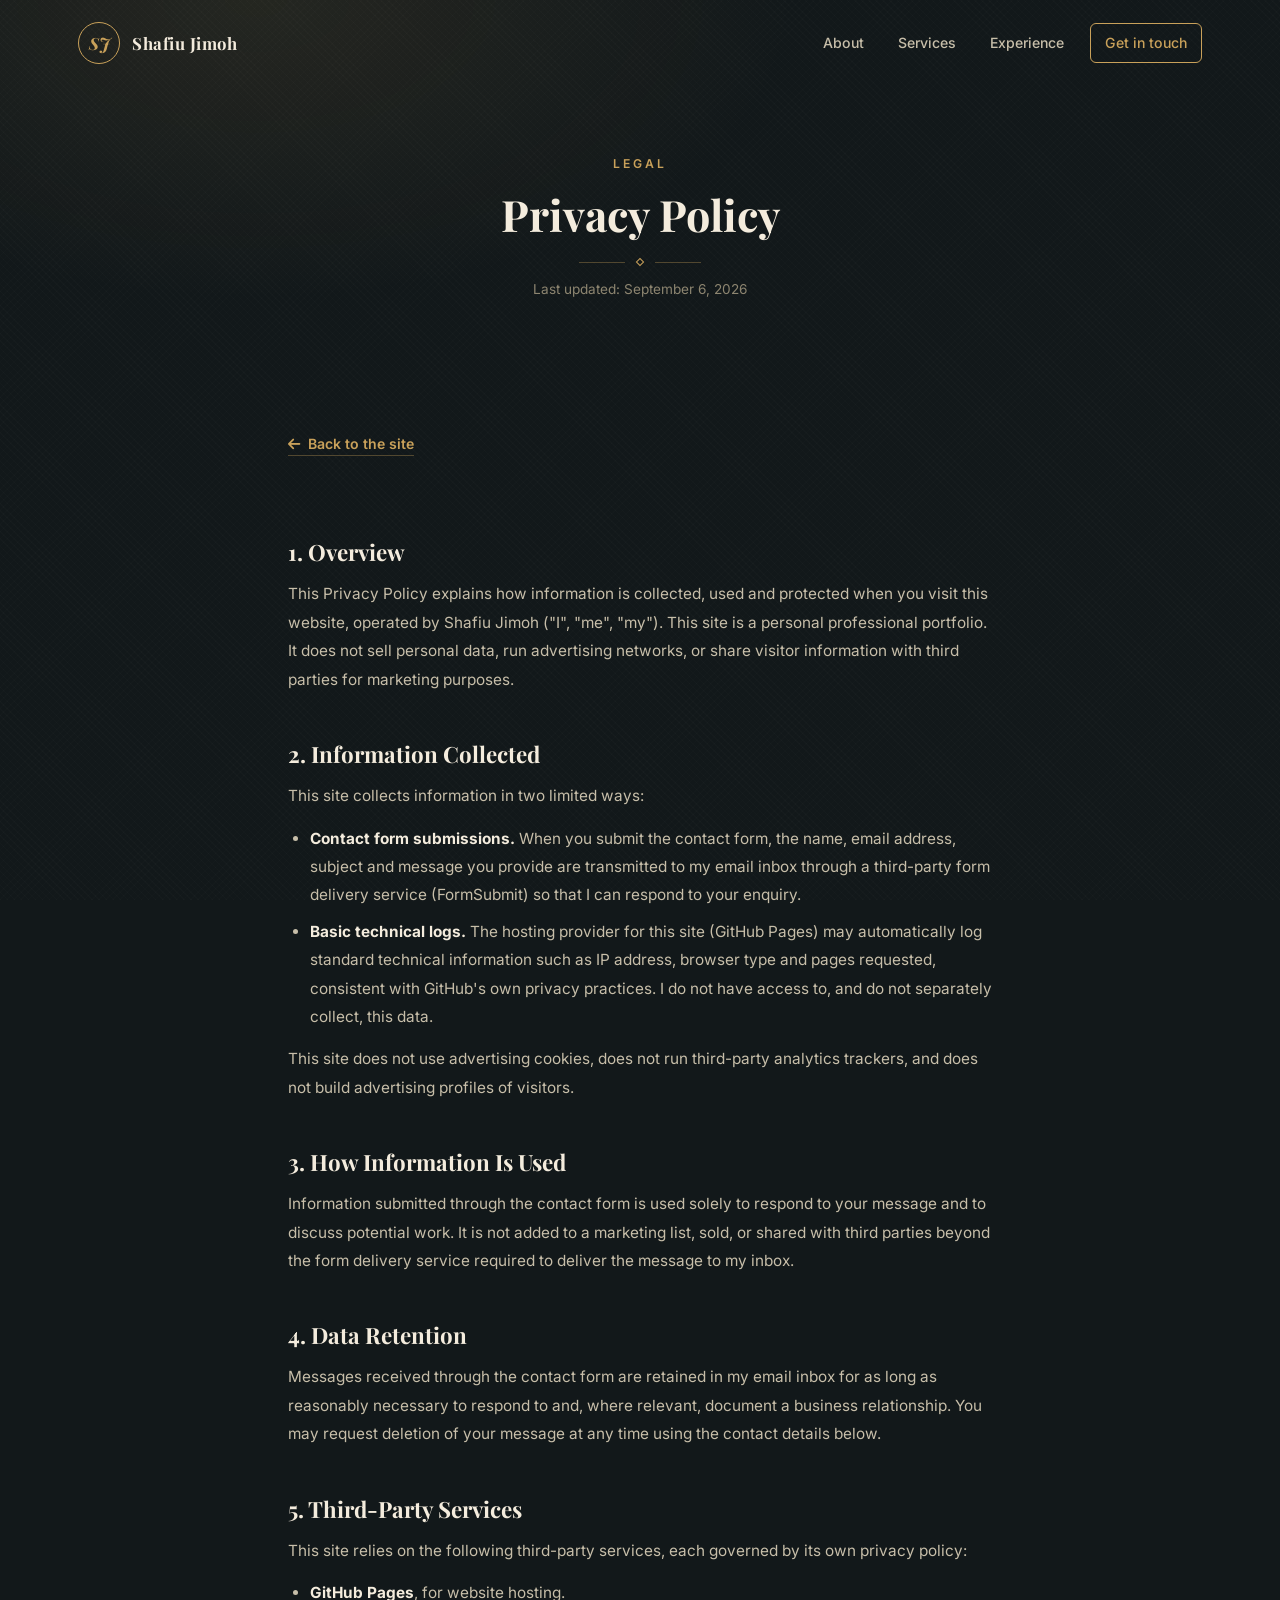
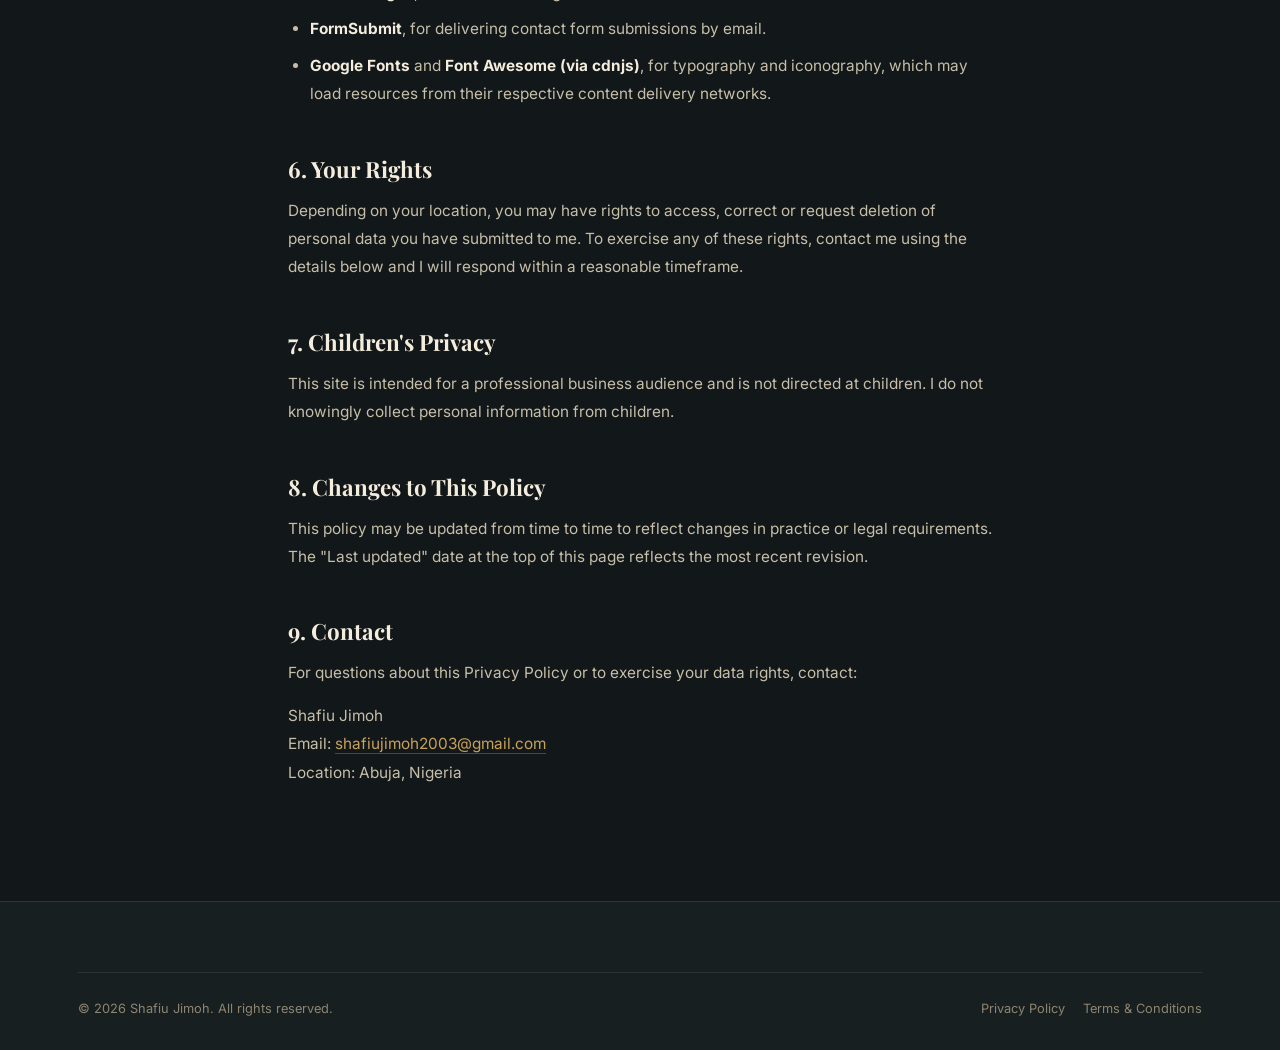
==== privacy-policy.html @ 27ceafb2 "feat: full UI/UX revamp with glassmorphism, Victorian and bohemian design Complete redesign replacin" ====
<!DOCTYPE html>
<html lang="en">
<head>
    <meta charset="UTF-8">
    <meta name="viewport" content="width=device-width, initial-scale=1.0">
    <title>Privacy Policy | Shafiu Jimoh</title>
    <meta name="description" content="Privacy Policy for shafiujimoh.github.io, describing what information is collected through this site and how it is used.">
    <meta name="robots" content="index, follow">
    <link rel="icon" type="image/svg+xml" href="assets/logo.svg">
    <link rel="icon" type="image/png" sizes="32x32" href="assets/favicon-32.png">
    <link rel="apple-touch-icon" sizes="180x180" href="assets/apple-touch-icon.png">
    <link rel="shortcut icon" href="assets/favicon.ico">
    <link rel="canonical" href="https://shafiujimoh.github.io/Shafiu-Jimoh-Virtual-Assistant-Portfolio/privacy-policy.html">
    <link rel="preconnect" href="https://fonts.googleapis.com">
    <link rel="preconnect" href="https://fonts.gstatic.com" crossorigin>
    <link href="https://fonts.googleapis.com/css2?family=Playfair+Display:ital,wght@0,600;0,700;1,600;1,700&family=Inter:wght@400;500;600;700&display=swap" rel="stylesheet">
    <link rel="stylesheet" href="https://cdnjs.cloudflare.com/ajax/libs/font-awesome/6.4.0/css/all.min.css">
    <link rel="stylesheet" href="styles.css">
</head>
<body>
    <a href="#main" class="skip-link">Skip to content</a>

    <nav class="site-nav scrolled" id="siteNav">
        <div class="nav-inner">
            <a href="index.html" class="brand">
                <span class="brand-mark">SJ</span>
                <span class="brand-name">Shafiu Jimoh</span>
            </a>
            <button class="nav-toggle" id="navToggle" aria-label="Toggle navigation" aria-expanded="false">
                <span></span><span></span><span></span>
            </button>
            <div class="nav-links" id="navLinks">
                <a href="index.html#about" class="nav-link">About</a>
                <a href="index.html#services" class="nav-link">Services</a>
                <a href="index.html#experience" class="nav-link">Experience</a>
                <a href="index.html#contact" class="nav-link nav-cta">Get in touch</a>
            </div>
        </div>
    </nav>

    <main id="main">
        <section class="legal-hero">
            <div class="container">
                <span class="eyebrow">Legal</span>
                <h1 class="section-title">Privacy Policy</h1>
                <div class="ornament"><span></span><i></i><span></span></div>
                <p class="updated">Last updated: September 6, 2026</p>
            </div>
        </section>

        <section class="legal-content">
            <div class="container">
                <a href="index.html" class="legal-back"><i class="fas fa-arrow-left"></i> Back to the site</a>

                <h2>1. Overview</h2>
                <p>
                    This Privacy Policy explains how information is collected, used and protected when you
                    visit this website, operated by Shafiu Jimoh ("I", "me", "my"). This site is a personal
                    professional portfolio. It does not sell personal data, run advertising networks, or
                    share visitor information with third parties for marketing purposes.
                </p>

                <h2>2. Information Collected</h2>
                <p>This site collects information in two limited ways:</p>
                <ul>
                    <li><strong>Contact form submissions.</strong> When you submit the contact form, the name, email address, subject and message you provide are transmitted to my email inbox through a third-party form delivery service (FormSubmit) so that I can respond to your enquiry.</li>
                    <li><strong>Basic technical logs.</strong> The hosting provider for this site (GitHub Pages) may automatically log standard technical information such as IP address, browser type and pages requested, consistent with GitHub's own privacy practices. I do not have access to, and do not separately collect, this data.</li>
                </ul>
                <p>This site does not use advertising cookies, does not run third-party analytics trackers, and does not build advertising profiles of visitors.</p>

                <h2>3. How Information Is Used</h2>
                <p>Information submitted through the contact form is used solely to respond to your message and to discuss potential work. It is not added to a marketing list, sold, or shared with third parties beyond the form delivery service required to deliver the message to my inbox.</p>

                <h2>4. Data Retention</h2>
                <p>Messages received through the contact form are retained in my email inbox for as long as reasonably necessary to respond to and, where relevant, document a business relationship. You may request deletion of your message at any time using the contact details below.</p>

                <h2>5. Third-Party Services</h2>
                <p>This site relies on the following third-party services, each governed by its own privacy policy:</p>
                <ul>
                    <li><strong>GitHub Pages</strong>, for website hosting.</li>
                    <li><strong>FormSubmit</strong>, for delivering contact form submissions by email.</li>
                    <li><strong>Google Fonts</strong> and <strong>Font Awesome (via cdnjs)</strong>, for typography and iconography, which may load resources from their respective content delivery networks.</li>
                </ul>

                <h2>6. Your Rights</h2>
                <p>Depending on your location, you may have rights to access, correct or request deletion of personal data you have submitted to me. To exercise any of these rights, contact me using the details below and I will respond within a reasonable timeframe.</p>

                <h2>7. Children's Privacy</h2>
                <p>This site is intended for a professional business audience and is not directed at children. I do not knowingly collect personal information from children.</p>

                <h2>8. Changes to This Policy</h2>
                <p>This policy may be updated from time to time to reflect changes in practice or legal requirements. The "Last updated" date at the top of this page reflects the most recent revision.</p>

                <h2>9. Contact</h2>
                <p>
                    For questions about this Privacy Policy or to exercise your data rights, contact:
                </p>
                <p>
                    Shafiu Jimoh<br>
                    Email: <a href="mailto:shafiujimoh2003@gmail.com">shafiujimoh2003@gmail.com</a><br>
                    Location: Abuja, Nigeria
                </p>
            </div>
        </section>
    </main>

    <footer class="site-footer">
        <div class="container">
            <div class="footer-bottom">
                <p>&copy; 2026 Shafiu Jimoh. All rights reserved.</p>
                <div class="footer-legal">
                    <a href="privacy-policy.html">Privacy Policy</a>
                    <a href="terms-and-conditions.html">Terms &amp; Conditions</a>
                </div>
            </div>
        </div>
    </footer>

    <button class="back-top" id="backTop" aria-label="Back to top"><i class="fas fa-arrow-up"></i></button>
    <script src="script.js"></script>
</body>
</html>
---- styles.css ----
/* ==========================================================================
   SHAFIU JIMOH, EXECUTIVE & VIRTUAL ASSISTANT
   Visual language: subdued glassmorphism over an ink backdrop, finished with
   Victorian ornament (hairline brass rule work, serif display type, deep
   jewel accents) and a bohemian warmth (moss, terracotta, linen texture).
   ========================================================================== */

:root {
    /* Ink / surface */
    --ink: #12181a;
    --ink-2: #171f21;
    --ink-3: #1d2628;
    --ink-line: rgba(243, 234, 217, 0.10);

    /* Paper / text */
    --parchment: #f4ecdd;
    --text-primary: #f1e9db;
    --text-secondary: #c7bea9;
    --text-muted: #8d8570;

    /* Accents */
    --brass: #c9a15a;
    --brass-soft: #a9834a;
    --brass-glow: rgba(201, 161, 90, 0.35);
    --wine: #7c2d3b;
    --wine-soft: #9a3c4d;
    --moss: #56704f;
    --moss-soft: #6c8a64;

    /* Glass */
    --glass-bg: rgba(244, 236, 221, 0.045);
    --glass-bg-strong: rgba(244, 236, 221, 0.07);
    --glass-border: rgba(201, 161, 90, 0.22);

    --shadow: 0 24px 48px rgba(4, 6, 6, 0.45);
    --shadow-soft: 0 12px 30px rgba(4, 6, 6, 0.30);

    --radius: 10px;
    --radius-sm: 6px;
    --radius-lg: 16px;

    --ease: cubic-bezier(0.25, 0.46, 0.45, 0.94);
    --container: 1180px;
}

/* ---- Reset ---- */
*, *::before, *::after { box-sizing: border-box; margin: 0; padding: 0; }
html { scroll-behavior: smooth; font-size: 16px; }

body {
    font-family: 'Source Serif 4', 'EB Garamond', Georgia, serif;
    font-family: 'Inter', -apple-system, sans-serif;
    background: var(--ink);
    color: var(--text-primary);
    overflow-x: hidden;
    line-height: 1.6;
    position: relative;
}

/* subtle linen texture across the whole page, extremely low opacity */
body::before {
    content: '';
    position: fixed;
    inset: 0;
    z-index: 0;
    pointer-events: none;
    background-image:
        repeating-linear-gradient(45deg, rgba(244,236,221,0.015) 0px, rgba(244,236,221,0.015) 1px, transparent 1px, transparent 5px),
        repeating-linear-gradient(-45deg, rgba(244,236,221,0.012) 0px, rgba(244,236,221,0.012) 1px, transparent 1px, transparent 5px);
}

a { text-decoration: none; color: inherit; }
ul { list-style: none; }
img { max-width: 100%; height: auto; display: block; }
button { font-family: inherit; }

h1, h2, h3, h4 {
    font-family: 'Playfair Display', Georgia, serif;
    color: var(--parchment);
    font-weight: 700;
    line-height: 1.25;
}

::-webkit-scrollbar { width: 8px; }
::-webkit-scrollbar-track { background: var(--ink); }
::-webkit-scrollbar-thumb { background: var(--brass-soft); border-radius: 4px; }

.skip-link {
    position: absolute; left: -9999px; top: 0;
    background: var(--brass); color: var(--ink);
    padding: 10px 16px; z-index: 10000; font-weight: 600;
}
.skip-link:focus { left: 12px; top: 12px; }

.container {
    max-width: var(--container);
    margin: 0 auto;
    padding: 0 28px;
    position: relative;
    z-index: 1;
}

/* ---- Reveal on scroll: one restrained fade, no cascades, no tilt ---- */
.reveal {
    opacity: 0;
    transform: translateY(16px);
    transition: opacity 0.7s var(--ease), transform 0.7s var(--ease);
}
.reveal.in { opacity: 1; transform: translateY(0); }
@media (prefers-reduced-motion: reduce) {
    .reveal { opacity: 1; transform: none; transition: none; }
}

/* ---- Buttons: rectangular, hairline brass, no pill shapes ---- */
.btn {
    display: inline-flex; align-items: center; gap: 10px;
    padding: 14px 30px;
    border-radius: var(--radius-sm);
    font-weight: 600; font-size: 0.92rem;
    letter-spacing: 0.3px;
    border: 1px solid transparent;
    cursor: pointer;
    transition: background 0.25s var(--ease), color 0.25s var(--ease), border-color 0.25s var(--ease), transform 0.2s var(--ease);
    font-family: 'Inter', sans-serif;
}
.btn i { font-size: 0.85rem; }
.btn-primary {
    background: var(--brass);
    color: var(--ink);
    border-color: var(--brass);
}
.btn-primary:hover { background: var(--wine); border-color: var(--wine); color: var(--parchment); transform: translateY(-2px); }

.btn-outline {
    background: transparent;
    color: var(--text-primary);
    border-color: rgba(244, 236, 221, 0.28);
}
.btn-outline:hover { border-color: var(--brass); color: var(--brass); transform: translateY(-2px); }

.btn-full { width: 100%; justify-content: center; }

/* ---- Glass card ---- */
.glass-card {
    background: var(--glass-bg);
    border: 1px solid var(--glass-border);
    backdrop-filter: blur(18px);
    -webkit-backdrop-filter: blur(18px);
    border-radius: var(--radius);
    box-shadow: var(--shadow-soft);
    transition: border-color 0.3s var(--ease), transform 0.3s var(--ease), box-shadow 0.3s var(--ease);
}

/* ---- Ornamental divider (Victorian hairline + diamond) ---- */
.ornament {
    display: flex; align-items: center; justify-content: center; gap: 12px;
    margin: 18px 0 0;
}
.ornament span { width: 46px; height: 1px; background: var(--brass-glow); }
.ornament i {
    width: 6px; height: 6px;
    border: 1px solid var(--brass);
    transform: rotate(45deg);
    flex-shrink: 0;
}

/* ---- Section scaffolding ---- */
.section { padding: 110px 0; position: relative; }
.section-alt { background: var(--ink-2); }
.section-header { text-align: center; max-width: 640px; margin: 0 auto 64px; }
.eyebrow {
    display: inline-block;
    font-family: 'Inter', sans-serif;
    font-size: 0.76rem; font-weight: 600;
    letter-spacing: 3px; text-transform: uppercase;
    color: var(--brass);
    margin-bottom: 14px;
}
.section-title {
    font-size: clamp(1.9rem, 4vw, 2.7rem);
    margin-bottom: 4px;
}
.section-title em { color: var(--brass); font-style: italic; }
.section-sub {
    color: var(--text-secondary);
    font-size: 1.05rem;
    margin-top: 18px;
}

.tag { display: inline-flex; align-items: center; }

/* ==========================================================================
   NAVIGATION
   ========================================================================== */
.site-nav {
    position: fixed; top: 0; left: 0; right: 0; z-index: 1000;
    padding: 22px 0;
    transition: background 0.3s var(--ease), padding 0.3s var(--ease), border-color 0.3s var(--ease);
    border-bottom: 1px solid transparent;
}
.site-nav.scrolled {
    background: rgba(18, 24, 26, 0.92);
    backdrop-filter: blur(14px);
    -webkit-backdrop-filter: blur(14px);
    padding: 14px 0;
    border-bottom: 1px solid var(--ink-line);
}
.nav-inner {
    max-width: var(--container); margin: 0 auto; padding: 0 28px;
    display: flex; align-items: center; justify-content: space-between;
}
.brand { display: flex; align-items: center; gap: 12px; }
.brand-mark {
    width: 42px; height: 42px; border-radius: 50%;
    border: 1px solid var(--brass);
    display: flex; align-items: center; justify-content: center;
    font-family: 'Playfair Display', serif;
    font-style: italic; font-weight: 700; font-size: 1.05rem;
    color: var(--brass);
    flex-shrink: 0;
}
.brand-name {
    font-family: 'Playfair Display', serif;
    font-weight: 700; font-size: 1.05rem;
    letter-spacing: 0.5px;
    color: var(--parchment);
}

.nav-links { display: flex; align-items: center; gap: 6px; }
.nav-links a {
    color: var(--text-secondary);
    font-size: 0.88rem; font-weight: 500;
    padding: 8px 14px; border-radius: var(--radius-sm);
    transition: color 0.25s var(--ease), background 0.25s var(--ease);
}
.nav-links a:hover, .nav-links a.active { color: var(--brass); background: rgba(201,161,90,0.08); }

.nav-cta {
    border: 1px solid var(--brass) !important;
    color: var(--brass) !important;
    margin-left: 6px;
}
.nav-cta:hover { background: var(--brass); color: var(--ink) !important; }

.nav-toggle {
    display: none; flex-direction: column; justify-content: center; gap: 5px;
    width: 40px; height: 40px; background: none; border: none; cursor: pointer;
}
.nav-toggle span { width: 22px; height: 1.5px; background: var(--parchment); transition: transform 0.25s var(--ease), opacity 0.25s var(--ease); }
.nav-toggle.active span:nth-child(1) { transform: translateY(6.5px) rotate(45deg); }
.nav-toggle.active span:nth-child(2) { opacity: 0; }
.nav-toggle.active span:nth-child(3) { transform: translateY(-6.5px) rotate(-45deg); }

/* ==========================================================================
   HERO
   ========================================================================== */
.hero {
    position: relative;
    min-height: 100vh;
    display: flex; align-items: center;
    padding-top: 110px; padding-bottom: 70px;
    background:
        radial-gradient(ellipse 900px 500px at 18% 12%, rgba(201,161,90,0.10), transparent 60%),
        radial-gradient(ellipse 700px 500px at 90% 70%, rgba(86,112,79,0.10), transparent 60%),
        var(--ink);
    overflow: hidden;
}
.hero-grid {
    display: grid; grid-template-columns: 1.15fr 0.85fr;
    gap: 70px; align-items: center;
}
.eyebrow-line {
    display: flex; align-items: center; gap: 12px;
    margin-bottom: 22px;
}
.eyebrow-line .rule { width: 34px; height: 1px; background: var(--brass); }
.eyebrow-line span { font-size: 0.8rem; font-weight: 600; letter-spacing: 3px; text-transform: uppercase; color: var(--brass); }

.hero-title {
    font-size: clamp(2.3rem, 4.6vw, 3.6rem);
    margin-bottom: 22px;
}
.hero-title .accent { color: var(--brass); font-style: italic; }

.hero-lede {
    font-family: 'Inter', sans-serif;
    color: var(--text-secondary);
    font-size: 1.1rem; line-height: 1.85;
    max-width: 540px;
    margin-bottom: 36px;
}
.hero-actions { display: flex; gap: 16px; flex-wrap: wrap; margin-bottom: 46px; }

.hero-facts { display: flex; gap: 40px; flex-wrap: wrap; }
.hero-facts div { display: flex; flex-direction: column; }
.hero-facts dt {
    font-family: 'Playfair Display', serif;
    font-size: 2rem; font-weight: 700; color: var(--brass);
    line-height: 1;
}
.hero-facts dd {
    font-family: 'Inter', sans-serif;
    font-size: 0.78rem; color: var(--text-muted);
    margin-top: 6px; max-width: 130px;
}

.hero-panel { display: flex; flex-direction: column; gap: 22px; }
.profile-card { padding: 40px 32px; text-align: center; }
.profile-ring {
    width: 96px; height: 96px; margin: 0 auto 20px;
    border-radius: 50%; border: 1px solid var(--brass);
    display: flex; align-items: center; justify-content: center;
    position: relative;
}
.profile-ring::before {
    content: ''; position: absolute; inset: 6px;
    border-radius: 50%; border: 1px solid rgba(201,161,90,0.35);
}
.profile-ring span {
    font-family: 'Playfair Display', serif; font-style: italic;
    font-size: 1.6rem; font-weight: 700; color: var(--brass);
}
.profile-card h3 { font-size: 1.25rem; margin-bottom: 6px; }
.profile-card .location { color: var(--text-muted); font-size: 0.85rem; font-family: 'Inter', sans-serif; margin-bottom: 18px; }
.role-tags { display: flex; gap: 8px; justify-content: center; flex-wrap: wrap; }
.role-tags li {
    border: 1px solid var(--glass-border);
    color: var(--text-secondary);
    padding: 5px 14px; border-radius: var(--radius-sm);
    font-size: 0.72rem; font-weight: 600; letter-spacing: 0.4px;
    font-family: 'Inter', sans-serif;
}

.hero-notes { border: 1px solid var(--ink-line); border-radius: var(--radius); padding: 24px 26px; }
.hero-notes li {
    display: flex; align-items: flex-start; gap: 10px;
    font-size: 0.86rem; color: var(--text-secondary);
    padding: 8px 0;
    border-bottom: 1px solid var(--ink-line);
}
.hero-notes li:last-child { border-bottom: none; }
.hero-notes li::before {
    content: ''; width: 5px; height: 5px; margin-top: 7px;
    border: 1px solid var(--brass); transform: rotate(45deg); flex-shrink: 0;
}

.scroll-cue {
    position: absolute; bottom: 32px; left: 50%; transform: translateX(-50%);
    display: flex; flex-direction: column; align-items: center; gap: 10px;
    color: var(--text-muted); font-size: 0.72rem; letter-spacing: 2px; text-transform: uppercase;
    font-family: 'Inter', sans-serif;
}
.scroll-cue .stem { width: 1px; height: 34px; background: linear-gradient(to bottom, var(--brass), transparent); }

/* ==========================================================================
   ABOUT
   ========================================================================== */
.about-grid {
    display: grid; grid-template-columns: 0.75fr 1.25fr;
    gap: 72px; align-items: start;
}
.about-media { display: flex; flex-direction: column; align-items: center; gap: 24px; }
.about-mark {
    width: 220px; height: 220px; border-radius: 50%;
    border: 1px solid var(--brass);
    display: flex; align-items: center; justify-content: center;
    position: relative;
}
.about-mark::before {
    content: ''; position: absolute; inset: 14px; border-radius: 50%;
    border: 1px solid rgba(201,161,90,0.3);
}
.about-mark::after {
    content: ''; position: absolute; inset: 26px; border-radius: 50%;
    border: 1px dashed rgba(201,161,90,0.22);
}
.about-mark span {
    font-family: 'Playfair Display', serif; font-style: italic; font-weight: 700;
    font-size: 3.2rem; color: var(--brass);
}
.about-badges { display: flex; flex-direction: column; gap: 10px; width: 100%; max-width: 220px; }
.about-badge {
    display: flex; align-items: center; gap: 10px;
    border: 1px solid var(--ink-line); border-radius: var(--radius-sm);
    padding: 10px 14px; font-size: 0.78rem; color: var(--text-secondary);
    font-family: 'Inter', sans-serif;
}
.about-badge i { color: var(--brass); width: 16px; text-align: center; }

.about-copy h3 { font-size: 1.7rem; margin-bottom: 20px; }
.about-copy p { font-family: 'Inter', sans-serif; color: var(--text-secondary); line-height: 1.85; margin-bottom: 16px; }
.about-copy strong { color: var(--parchment); }

.expertise-grid {
    display: grid; grid-template-columns: 1fr 1fr;
    gap: 16px; margin: 34px 0;
}
.expertise-item {
    display: flex; gap: 14px; align-items: flex-start;
    border: 1px solid var(--ink-line);
    border-radius: var(--radius-sm);
    padding: 18px; transition: border-color 0.25s var(--ease);
}
.expertise-item:hover { border-color: var(--glass-border); }
.expertise-icon {
    width: 38px; height: 38px; border-radius: 50%;
    border: 1px solid var(--brass-glow);
    display: flex; align-items: center; justify-content: center;
    flex-shrink: 0;
}
.expertise-icon i { color: var(--brass); font-size: 0.95rem; }
.expertise-item h4 { font-size: 0.9rem; font-weight: 700; color: var(--parchment); margin-bottom: 4px; font-family: 'Inter', sans-serif; }
.expertise-item p { font-size: 0.8rem; color: var(--text-muted); margin: 0; font-family: 'Inter', sans-serif; }

.about-cta { display: flex; gap: 16px; flex-wrap: wrap; margin-top: 10px; }

/* ==========================================================================
   RESULTS / TRACK RECORD
   ========================================================================== */
.results-intro {
    max-width: 720px; margin: 0 auto 50px; text-align: center;
    font-family: 'Inter', sans-serif; color: var(--text-secondary);
    font-size: 1.02rem; line-height: 1.8;
}
.results-list {
    display: grid; grid-template-columns: repeat(2, 1fr);
    gap: 1px;
    border: 1px solid var(--ink-line);
    border-radius: var(--radius);
    overflow: hidden;
    background: var(--ink-line);
}
.result-row {
    background: var(--ink-2);
    padding: 30px 32px;
    display: flex; align-items: center; gap: 22px;
}
.result-figure {
    font-family: 'Playfair Display', serif;
    font-size: 2.1rem; font-weight: 700; color: var(--brass);
    min-width: 108px;
}
.result-desc { font-family: 'Inter', sans-serif; }
.result-desc .label { color: var(--parchment); font-weight: 600; font-size: 0.92rem; display: block; margin-bottom: 3px; }
.result-desc .detail { color: var(--text-muted); font-size: 0.8rem; }

.results-note {
    margin-top: 28px; text-align: center;
    font-family: 'Inter', sans-serif; font-size: 0.8rem; color: var(--text-muted);
    max-width: 600px; margin-inline: auto;
}

.spotlight {
    margin-top: 56px; padding: 34px 36px;
    border-left: 2px solid var(--brass);
}
.spotlight h3 {
    font-size: 1.05rem; color: var(--brass); margin-bottom: 10px;
    font-family: 'Inter', sans-serif; letter-spacing: 0.4px; text-transform: uppercase; font-weight: 700;
}
.spotlight p { font-family: 'Inter', sans-serif; color: var(--text-secondary); line-height: 1.85; }
.spotlight strong { color: var(--parchment); }

/* ==========================================================================
   SKILLS
   ========================================================================== */
.skills-layout {
    display: grid; grid-template-columns: 280px 1fr;
    gap: 40px; margin-bottom: 60px;
}
.skill-tabs { display: flex; flex-direction: column; gap: 8px; }
.skill-tab {
    display: flex; align-items: center; gap: 12px;
    padding: 15px 18px; border-radius: var(--radius-sm);
    border: 1px solid var(--ink-line);
    background: transparent; text-align: left; width: 100%;
    color: var(--text-secondary); font-weight: 600; font-size: 0.9rem;
    cursor: pointer; font-family: 'Inter', sans-serif;
    transition: border-color 0.25s var(--ease), color 0.25s var(--ease);
}
.skill-tab i { color: var(--text-muted); width: 18px; text-align: center; transition: color 0.25s var(--ease); }
.skill-tab.active { border-color: var(--brass-glow); color: var(--brass); }
.skill-tab.active i { color: var(--brass); }
.skill-tab:hover { border-color: var(--glass-border); }

.skill-panels { position: relative; }
.skill-panel { display: none; }
.skill-panel.active { display: block; }
.tag-cloud { display: flex; flex-wrap: wrap; gap: 10px; }
.tag-cloud span {
    border: 1px solid var(--ink-line);
    border-radius: var(--radius-sm);
    padding: 9px 16px;
    font-size: 0.82rem; color: var(--text-secondary);
    font-family: 'Inter', sans-serif;
    transition: border-color 0.25s var(--ease), color 0.25s var(--ease);
}
.tag-cloud span:hover { border-color: var(--brass-glow); color: var(--brass); }

.tool-stack { text-align: center; }
.tool-stack h3 {
    font-size: 0.8rem; font-weight: 700; letter-spacing: 2px; text-transform: uppercase;
    color: var(--text-muted); margin-bottom: 30px; font-family: 'Inter', sans-serif;
}
.tool-grid { display: flex; flex-wrap: wrap; justify-content: center; gap: 14px; }
.tool-chip {
    display: flex; align-items: center; gap: 10px;
    border: 1px solid var(--ink-line); border-radius: var(--radius-sm);
    padding: 12px 18px;
    font-family: 'Inter', sans-serif; font-size: 0.82rem; color: var(--text-secondary);
    transition: border-color 0.25s var(--ease);
}
.tool-chip:hover { border-color: var(--glass-border); }
.tool-chip i { color: var(--brass); font-size: 1rem; }

/* ==========================================================================
   SERVICES
   ========================================================================== */
.service-grid { display: grid; grid-template-columns: repeat(3, 1fr); gap: 24px; }
.service-card {
    padding: 36px 30px;
    position: relative;
}
.service-card.featured { border-color: var(--brass-glow); background: var(--glass-bg-strong); }
.service-flag {
    position: absolute; top: 18px; right: 18px;
    font-size: 0.65rem; font-weight: 700; letter-spacing: 1px; text-transform: uppercase;
    color: var(--brass); border: 1px solid var(--brass-glow); border-radius: var(--radius-sm);
    padding: 4px 10px; font-family: 'Inter', sans-serif;
}
.service-icon {
    width: 52px; height: 52px; border-radius: 50%;
    border: 1px solid var(--brass-glow);
    display: flex; align-items: center; justify-content: center;
    margin-bottom: 22px;
}
.service-icon i { color: var(--brass); font-size: 1.25rem; }
.service-card h3 { font-size: 1.15rem; margin-bottom: 12px; }
.service-card > p { font-family: 'Inter', sans-serif; color: var(--text-secondary); font-size: 0.9rem; line-height: 1.75; margin-bottom: 20px; }
.service-list { display: flex; flex-direction: column; gap: 9px; }
.service-list li {
    display: flex; align-items: flex-start; gap: 9px;
    font-size: 0.84rem; color: var(--text-muted); font-family: 'Inter', sans-serif;
}
.service-list li::before {
    content: ''; width: 5px; height: 5px; margin-top: 6px;
    border: 1px solid var(--brass); transform: rotate(45deg); flex-shrink: 0;
}

/* ==========================================================================
   EXPERIENCE
   ========================================================================== */
.timeline { position: relative; }
.timeline-item {
    display: grid; grid-template-columns: 44px 1fr;
    gap: 24px; margin-bottom: 36px;
}
.timeline-track { display: flex; flex-direction: column; align-items: center; }
.timeline-line { width: 1px; flex: 1; min-height: 50px; background: var(--ink-line); }
.timeline-dot {
    width: 13px; height: 13px; border: 1px solid var(--brass);
    transform: rotate(45deg); background: var(--ink); flex-shrink: 0;
}
.timeline-item:first-child .timeline-dot { background: var(--brass); }

.timeline-card { padding: 30px 34px; }
.timeline-head {
    display: flex; justify-content: space-between; align-items: flex-start;
    gap: 16px; flex-wrap: wrap; margin-bottom: 8px;
}
.timeline-head h3 { font-size: 1.1rem; }
.company { display: block; color: var(--brass); font-size: 0.86rem; font-weight: 600; margin-top: 4px; font-family: 'Inter', sans-serif; }
.period {
    font-family: 'Inter', sans-serif; font-size: 0.76rem; font-weight: 600;
    color: var(--text-muted); border: 1px solid var(--ink-line); border-radius: var(--radius-sm);
    padding: 5px 12px; white-space: nowrap;
}
.location {
    font-family: 'Inter', sans-serif; color: var(--text-muted); font-size: 0.8rem;
    display: flex; align-items: center; gap: 6px; margin-bottom: 18px;
}
.timeline-list { display: flex; flex-direction: column; gap: 10px; margin-bottom: 20px; }
.timeline-list li {
    display: flex; align-items: flex-start; gap: 10px;
    color: var(--text-secondary); font-size: 0.87rem; line-height: 1.65;
    font-family: 'Inter', sans-serif;
}
.timeline-list li::before {
    content: ''; width: 5px; height: 5px; margin-top: 7px;
    border: 1px solid var(--brass); transform: rotate(45deg); flex-shrink: 0;
}
.timeline-tags { display: flex; flex-wrap: wrap; gap: 8px; }
.timeline-tags span {
    font-family: 'Inter', sans-serif;
    border: 1px solid var(--ink-line); color: var(--text-muted);
    padding: 4px 12px; border-radius: var(--radius-sm); font-size: 0.72rem;
}

/* ==========================================================================
   CREDENTIALS
   ========================================================================== */
.education-card {
    display: flex; gap: 26px; padding: 34px; margin-bottom: 44px;
}
.edu-icon {
    width: 56px; height: 56px; border-radius: 50%;
    border: 1px solid var(--brass-glow);
    display: flex; align-items: center; justify-content: center; flex-shrink: 0;
}
.edu-icon i { font-size: 1.4rem; color: var(--brass); }
.edu-details h3 { font-size: 1.1rem; margin-bottom: 6px; }
.edu-school { color: var(--brass); font-weight: 600; font-size: 0.9rem; margin-bottom: 4px; font-family: 'Inter', sans-serif; }
.edu-period { color: var(--text-muted); font-size: 0.8rem; margin-bottom: 10px; font-family: 'Inter', sans-serif; }
.edu-note { color: var(--text-secondary); font-size: 0.87rem; line-height: 1.7; font-family: 'Inter', sans-serif; }

.cert-grid { display: grid; grid-template-columns: repeat(4, 1fr); gap: 18px; }
.cert-card { padding: 26px 20px; text-align: center; }
.cert-icon {
    width: 46px; height: 46px; margin: 0 auto 16px;
    border-radius: 50%; border: 1px solid var(--brass-glow);
    display: flex; align-items: center; justify-content: center;
}
.cert-icon i { color: var(--brass); font-size: 1.1rem; }
.cert-card h4 { font-size: 0.85rem; font-weight: 700; margin-bottom: 6px; line-height: 1.4; font-family: 'Inter', sans-serif; color: var(--parchment); }
.cert-card p { color: var(--text-muted); font-size: 0.76rem; margin-bottom: 12px; font-family: 'Inter', sans-serif; }
.cert-year {
    display: inline-block; font-family: 'Inter', sans-serif;
    border: 1px solid var(--ink-line); color: var(--text-muted);
    padding: 3px 12px; border-radius: var(--radius-sm); font-size: 0.7rem; font-weight: 600;
}

/* ==========================================================================
   APPROACH (WORKING STYLE)
   ========================================================================== */
.approach-grid { display: grid; grid-template-columns: repeat(4, 1fr); gap: 22px; }
.approach-card { padding: 30px 26px; position: relative; }
.approach-number {
    font-family: 'Playfair Display', serif; font-style: italic;
    font-size: 1.4rem; color: var(--brass-glow); margin-bottom: 18px;
}
.approach-card h3 { font-size: 1rem; margin-bottom: 10px; }
.approach-card p { font-family: 'Inter', sans-serif; color: var(--text-muted); font-size: 0.85rem; line-height: 1.7; }

/* ==========================================================================
   CONTACT
   ========================================================================== */
.contact-grid { display: grid; grid-template-columns: 0.85fr 1.15fr; gap: 40px; align-items: start; }
.contact-card { padding: 40px; }
.contact-card h3 { font-size: 1.3rem; margin-bottom: 30px; }
.contact-row { display: flex; align-items: flex-start; gap: 16px; margin-bottom: 24px; }
.contact-icon {
    width: 42px; height: 42px; border-radius: 50%;
    border: 1px solid var(--brass-glow);
    display: flex; align-items: center; justify-content: center; flex-shrink: 0;
}
.contact-icon i { color: var(--brass); }
.contact-row .label { font-family: 'Inter', sans-serif; font-size: 0.74rem; color: var(--text-muted); margin-bottom: 4px; }
.contact-row a, .contact-row p { font-family: 'Inter', sans-serif; font-size: 0.92rem; color: var(--text-primary); }
.contact-row a:hover { color: var(--brass); }

.status-line {
    display: flex; align-items: center; gap: 10px;
    border: 1px solid var(--ink-line); border-radius: var(--radius-sm);
    padding: 14px 18px; margin-top: 6px;
    font-family: 'Inter', sans-serif; font-size: 0.84rem; color: var(--moss-soft);
}
.status-line .dot { width: 7px; height: 7px; border-radius: 50%; background: var(--moss-soft); flex-shrink: 0; }

.form-card { padding: 40px; }
.form-card h3 { font-size: 1.25rem; margin-bottom: 28px; }
.form-row { display: grid; grid-template-columns: 1fr 1fr; gap: 20px; }

.field { position: relative; margin-bottom: 24px; }
.field input, .field textarea {
    width: 100%; padding: 14px 0 10px; background: transparent;
    border: none; border-bottom: 1px solid var(--ink-line);
    color: var(--text-primary); font-size: 0.95rem; font-family: 'Inter', sans-serif;
    outline: none; resize: none;
    transition: border-color 0.25s var(--ease);
}
.field label {
    position: absolute; top: 14px; left: 0;
    color: var(--text-muted); font-size: 0.9rem; font-family: 'Inter', sans-serif;
    pointer-events: none; transition: all 0.2s var(--ease);
}
.field input:focus, .field textarea:focus { border-color: var(--brass); }
.field input:focus ~ label, .field input:not(:placeholder-shown) ~ label,
.field textarea:focus ~ label, .field textarea:not(:placeholder-shown) ~ label {
    top: -6px; font-size: 0.72rem; color: var(--brass);
}

.form-note {
    margin-top: 16px; padding: 12px 16px; border-radius: var(--radius-sm);
    font-family: 'Inter', sans-serif; font-size: 0.85rem; display: none;
}
.form-note.success { background: rgba(86,112,79,0.12); border: 1px solid rgba(86,112,79,0.35); color: var(--moss-soft); display: block; }
.form-note.error { background: rgba(124,45,59,0.14); border: 1px solid rgba(124,45,59,0.4); color: var(--wine-soft); display: block; }

/* ==========================================================================
   FOOTER
   ========================================================================== */
.site-footer { background: var(--ink-2); border-top: 1px solid var(--ink-line); padding: 70px 0 30px; }
.footer-grid { display: grid; grid-template-columns: 1.4fr 1fr 1fr 1.1fr; gap: 44px; margin-bottom: 54px; }
.footer-brand .brand { margin-bottom: 16px; }
.footer-tagline { color: var(--text-secondary); font-size: 0.88rem; font-family: 'Inter', sans-serif; line-height: 1.7; }
.footer-col h4 { font-size: 0.8rem; letter-spacing: 1.5px; text-transform: uppercase; color: var(--text-muted); margin-bottom: 20px; font-family: 'Inter', sans-serif; }
.footer-col ul { display: flex; flex-direction: column; gap: 11px; }
.footer-col a, .footer-col li { color: var(--text-secondary); font-size: 0.87rem; font-family: 'Inter', sans-serif; display: flex; align-items: center; gap: 8px; }
.footer-col a:hover { color: var(--brass); }
.footer-col i { color: var(--brass); font-size: 0.8rem; }

.social-row { display: flex; gap: 10px; margin-top: 22px; }
.social-row a {
    width: 38px; height: 38px; border-radius: 50%;
    border: 1px solid var(--ink-line);
    display: flex; align-items: center; justify-content: center;
    color: var(--text-secondary);
    transition: border-color 0.25s var(--ease), color 0.25s var(--ease);
}
.social-row a:hover { border-color: var(--brass); color: var(--brass); }

.footer-bottom {
    border-top: 1px solid var(--ink-line); padding-top: 26px;
    display: flex; justify-content: space-between; align-items: center; flex-wrap: wrap; gap: 12px;
    font-family: 'Inter', sans-serif; font-size: 0.8rem; color: var(--text-muted);
}
.footer-legal { display: flex; gap: 18px; }
.footer-legal a:hover { color: var(--brass); }

.back-top {
    position: fixed; bottom: 28px; right: 28px; z-index: 500;
    width: 44px; height: 44px; border-radius: 50%;
    border: 1px solid var(--brass-glow);
    background: rgba(18,24,26,0.85);
    backdrop-filter: blur(10px);
    color: var(--brass);
    display: flex; align-items: center; justify-content: center;
    opacity: 0; visibility: hidden; transform: translateY(10px);
    transition: opacity 0.3s var(--ease), transform 0.3s var(--ease), visibility 0.3s;
    cursor: pointer;
}
.back-top.show { opacity: 1; visibility: visible; transform: translateY(0); }
.back-top:hover { border-color: var(--brass); }

/* ==========================================================================
   LEGAL PAGES (Privacy / Terms)
   ========================================================================== */
.legal-hero {
    padding: 150px 0 60px;
    background: radial-gradient(ellipse 900px 500px at 20% 0%, rgba(201,161,90,0.10), transparent 60%), var(--ink);
    text-align: center;
}
.legal-hero p.updated { color: var(--text-muted); font-family: 'Inter', sans-serif; font-size: 0.85rem; margin-top: 14px; }
.legal-content { padding: 70px 0 100px; }
.legal-content .container { max-width: 760px; }
.legal-content h2 { font-size: 1.4rem; margin-top: 46px; margin-bottom: 14px; }
.legal-content h2:first-child { margin-top: 0; }
.legal-content p, .legal-content li {
    font-family: 'Inter', sans-serif; color: var(--text-secondary);
    font-size: 0.96rem; line-height: 1.85; margin-bottom: 14px;
}
.legal-content ul { padding-left: 22px; margin-bottom: 14px; }
.legal-content li { list-style: disc; margin-bottom: 8px; }
.legal-content strong { color: var(--parchment); }
.legal-content a { color: var(--brass); border-bottom: 1px solid var(--brass-glow); }
.legal-back {
    display: inline-flex; align-items: center; gap: 8px;
    color: var(--brass); font-family: 'Inter', sans-serif; font-size: 0.88rem; font-weight: 600;
    margin-bottom: 36px;
}

/* ==========================================================================
   RESPONSIVE
   ========================================================================== */
@media (max-width: 1100px) {
    .results-list { grid-template-columns: 1fr; }
    .cert-grid { grid-template-columns: repeat(2, 1fr); }
    .approach-grid { grid-template-columns: repeat(2, 1fr); }
    .footer-grid { grid-template-columns: 1fr 1fr; }
    .service-grid { grid-template-columns: repeat(2, 1fr); }
}

@media (max-width: 900px) {
    .hero-grid { grid-template-columns: 1fr; gap: 50px; }
    .about-grid { grid-template-columns: 1fr; gap: 44px; }
    .about-media { order: -1; }
    .skills-layout { grid-template-columns: 1fr; }
    .skill-tabs { flex-direction: row; flex-wrap: wrap; }
    .contact-grid { grid-template-columns: 1fr; }
    .expertise-grid { grid-template-columns: 1fr; }
}

@media (max-width: 768px) {
    .nav-links {
        position: fixed; top: 68px; left: 0; right: 0;
        background: rgba(18,24,26,0.97);
        backdrop-filter: blur(16px);
        flex-direction: column; align-items: stretch;
        padding: 18px; gap: 4px;
        border-bottom: 1px solid var(--ink-line);
        transform: translateY(-8px); opacity: 0; visibility: hidden;
        transition: all 0.25s var(--ease);
    }
    .nav-links.active { transform: translateY(0); opacity: 1; visibility: visible; }
    .nav-toggle { display: flex; }
    .nav-cta { margin-left: 0; text-align: center; }

    .section { padding: 80px 0; }
    .service-grid { grid-template-columns: 1fr; }
    .cert-grid { grid-template-columns: 1fr 1fr; }
    .approach-grid { grid-template-columns: 1fr 1fr; }
    .form-row { grid-template-columns: 1fr; }
    .footer-grid { grid-template-columns: 1fr 1fr; }
    .timeline-item { grid-template-columns: 30px 1fr; }
    .timeline-head { flex-direction: column; }
    .education-card { flex-direction: column; }
}

@media (max-width: 480px) {
    .cert-grid { grid-template-columns: 1fr; }
    .approach-grid { grid-template-columns: 1fr; }
    .footer-grid { grid-template-columns: 1fr; }
    .hero-facts { gap: 26px; }
    .hero-title { font-size: 2rem; }
    .section-title { font-size: 1.65rem; }
    .timeline-item { grid-template-columns: 1fr; }
    .timeline-track { display: none; }
}
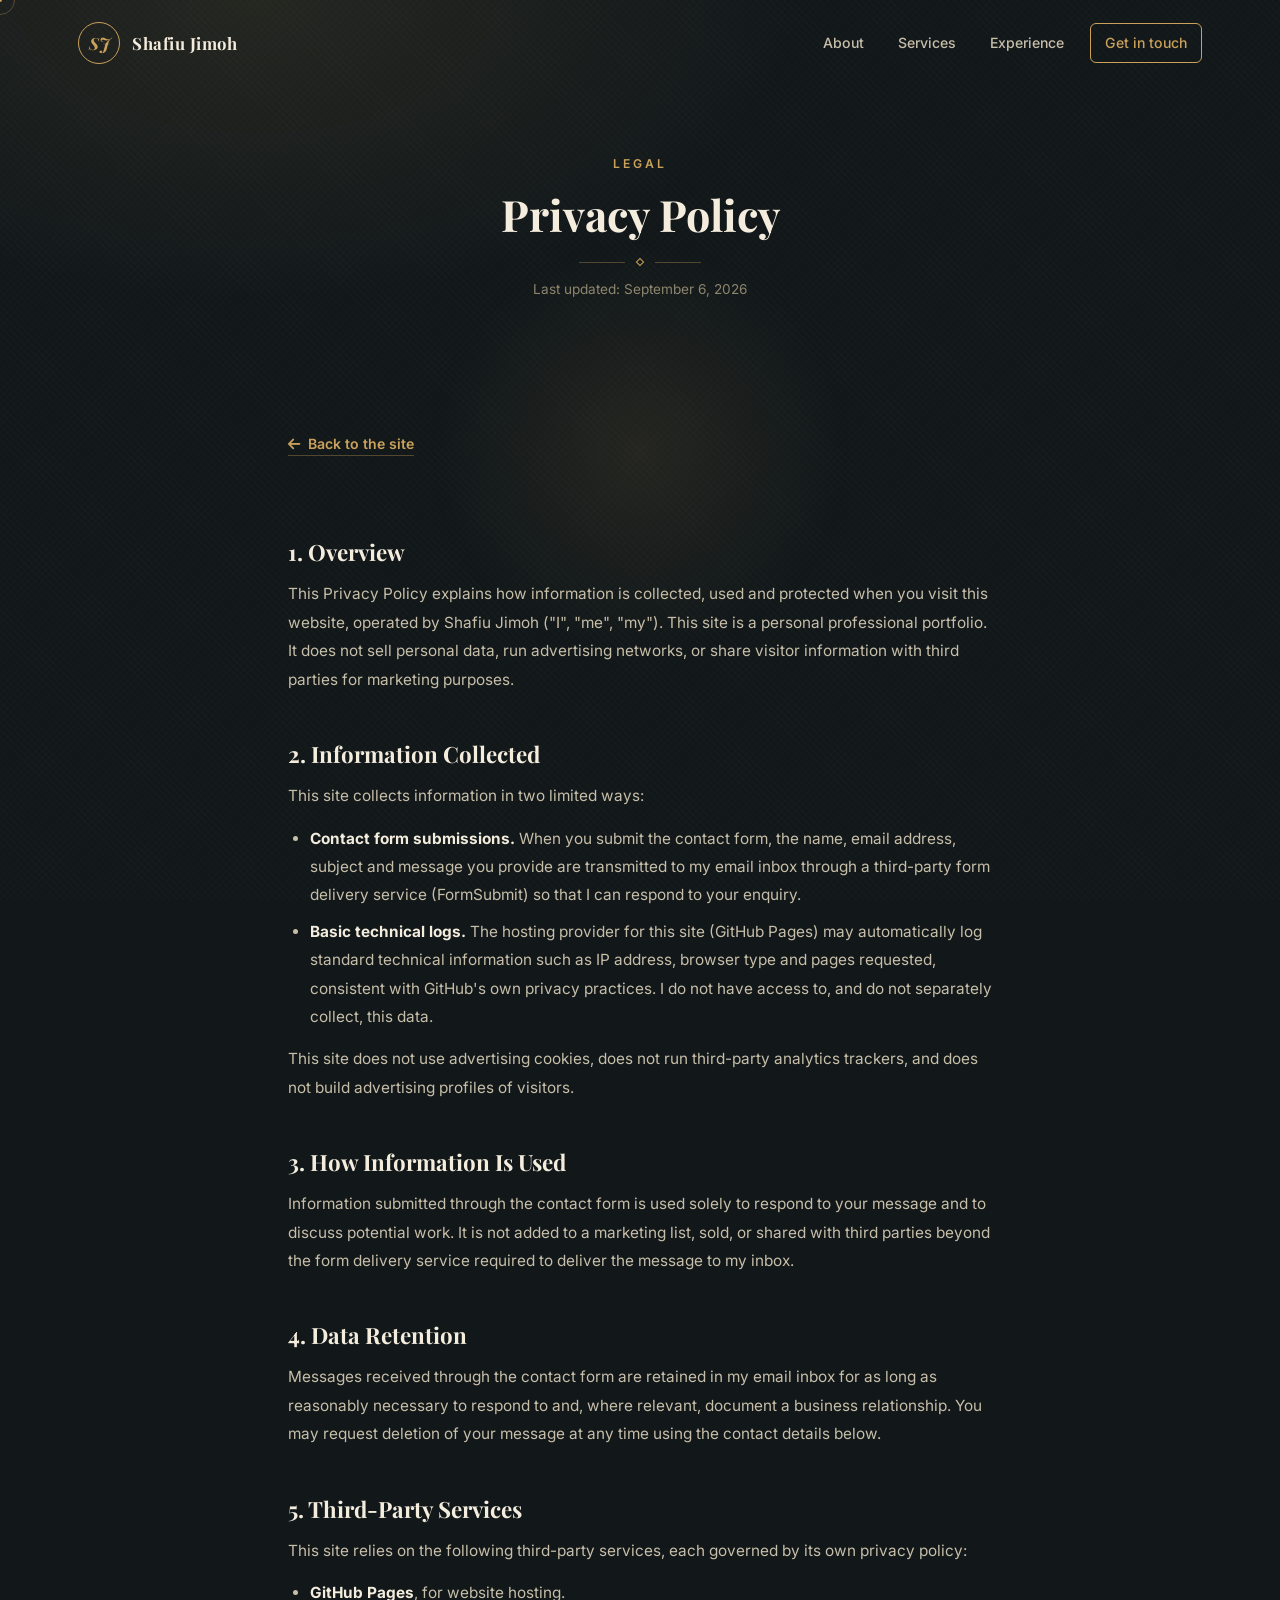
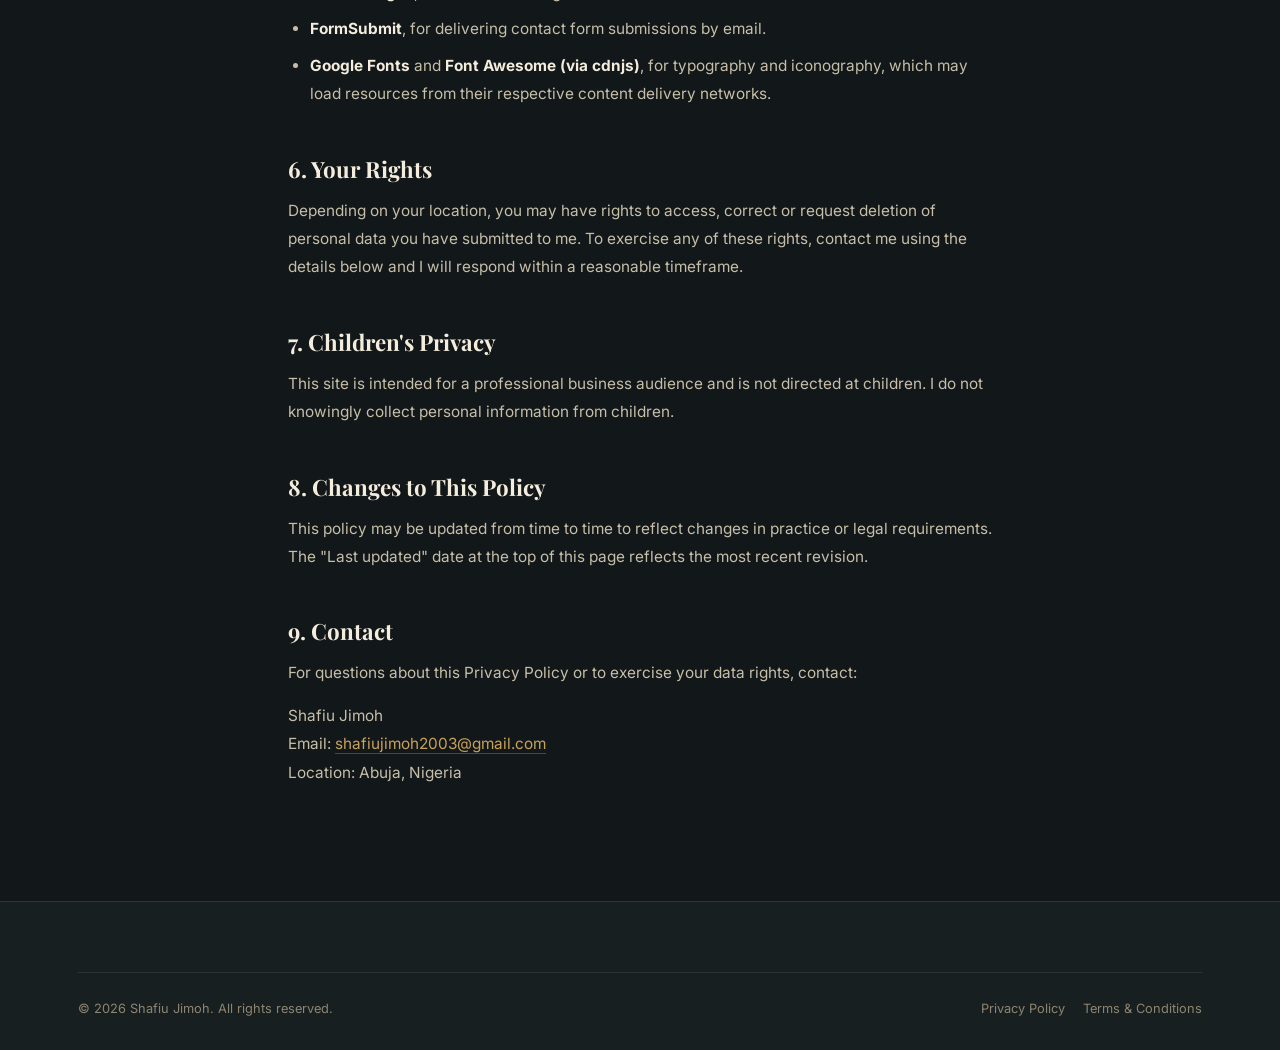
==== commit 3693b34a: "feat: add real Instagram-sourced portrait, immersive interaction layer, and two new certifications -" ====
--- a/privacy-policy.html
+++ b/privacy-policy.html
@@ -19,6 +19,10 @@
 </head>
 <body>
     <a href="#main" class="skip-link">Skip to content</a>
+
+    <div class="lantern-glow" id="lanternGlow" aria-hidden="true"></div>
+    <div class="cursor-ring" id="cursorRing" aria-hidden="true"></div>
+    <div class="cursor-dot" id="cursorDot" aria-hidden="true"></div>
 
     <nav class="site-nav scrolled" id="siteNav">
         <div class="nav-inner">
--- a/styles.css
+++ b/styles.css
@@ -268,6 +268,11 @@
 .hero-grid {
     display: grid; grid-template-columns: 1.15fr 0.85fr;
     gap: 70px; align-items: center;
+    position: relative; z-index: 2;
+}
+.hero-motes {
+    position: absolute; inset: 0; z-index: 1;
+    pointer-events: none; opacity: 0.55;
 }
 .eyebrow-line {
     display: flex; align-items: center; gap: 12px;
@@ -304,24 +309,52 @@
     margin-top: 6px; max-width: 130px;
 }
 
-.hero-panel { display: flex; flex-direction: column; gap: 22px; }
-.profile-card { padding: 40px 32px; text-align: center; }
-.profile-ring {
-    width: 96px; height: 96px; margin: 0 auto 20px;
-    border-radius: 50%; border: 1px solid var(--brass);
-    display: flex; align-items: center; justify-content: center;
-    position: relative;
-}
-.profile-ring::before {
-    content: ''; position: absolute; inset: 6px;
-    border-radius: 50%; border: 1px solid rgba(201,161,90,0.35);
-}
-.profile-ring span {
-    font-family: 'Playfair Display', serif; font-style: italic;
-    font-size: 1.6rem; font-weight: 700; color: var(--brass);
-}
+.hero-panel { display: flex; flex-direction: column; gap: 22px; position: relative; z-index: 2; }
+.profile-card { padding: 40px 32px; text-align: center; position: relative; transform-style: preserve-3d; will-change: transform; }
+
+/* Portrait frame: an oval brass-rimmed window onto the photograph, with a
+   soft light sweep and gentle pointer-driven parallax (desktop only). */
+.hero-portrait-frame {
+    width: 176px; height: 176px; margin: 0 auto 20px;
+    border-radius: 50%; position: relative; overflow: hidden;
+    border: 1px solid var(--brass);
+    box-shadow: 0 0 0 6px rgba(201,161,90,0.08), 0 18px 34px rgba(4,6,6,0.5);
+    transition: transform 0.4s var(--ease), box-shadow 0.4s var(--ease);
+}
+.hero-portrait-frame::before {
+    content: ''; position: absolute; inset: 8px; border-radius: 50%;
+    border: 1px solid rgba(201,161,90,0.35); z-index: 3; pointer-events: none;
+}
+.hero-portrait-frame picture, .hero-portrait-frame img {
+    width: 100%; height: 100%; object-fit: cover; display: block;
+    transform: scale(1.04);
+    transition: transform 0.6s var(--ease);
+}
+.hero-portrait-frame:hover img { transform: scale(1.1); }
+.hero-portrait-shine {
+    position: absolute; inset: -40% -120%; z-index: 2;
+    background: linear-gradient(75deg, transparent 42%, rgba(244,236,221,0.28) 50%, transparent 58%);
+    transform: translateX(-60%);
+    animation: portraitShine 6.5s ease-in-out infinite;
+    pointer-events: none;
+}
+@keyframes portraitShine {
+    0%, 55% { transform: translateX(-60%); }
+    100% { transform: translateX(60%); }
+}
+
+.local-time-chip {
+    display: inline-flex; align-items: center; gap: 8px;
+    margin: 0 auto 18px; padding: 6px 14px;
+    border: 1px solid var(--ink-line); border-radius: 30px;
+    font-family: 'Inter', sans-serif; font-size: 0.72rem; font-weight: 600;
+    color: var(--text-secondary); letter-spacing: 0.3px;
+    background: rgba(244, 236, 221, 0.03);
+}
+.local-time-chip i { color: var(--brass); font-size: 0.72rem; }
+
 .profile-card h3 { font-size: 1.25rem; margin-bottom: 6px; }
-.profile-card .location { color: var(--text-muted); font-size: 0.85rem; font-family: 'Inter', sans-serif; margin-bottom: 18px; }
+.profile-card .location { color: var(--text-muted); font-size: 0.85rem; font-family: 'Inter', sans-serif; margin-bottom: 14px; }
 .role-tags { display: flex; gap: 8px; justify-content: center; flex-wrap: wrap; }
 .role-tags li {
     border: 1px solid var(--glass-border);
@@ -360,23 +393,24 @@
     gap: 72px; align-items: start;
 }
 .about-media { display: flex; flex-direction: column; align-items: center; gap: 24px; }
-.about-mark {
-    width: 220px; height: 220px; border-radius: 50%;
+.about-portrait-frame {
+    width: 240px; height: 240px; border-radius: 50%;
+    position: relative; overflow: hidden;
     border: 1px solid var(--brass);
-    display: flex; align-items: center; justify-content: center;
-    position: relative;
-}
-.about-mark::before {
-    content: ''; position: absolute; inset: 14px; border-radius: 50%;
-    border: 1px solid rgba(201,161,90,0.3);
-}
-.about-mark::after {
-    content: ''; position: absolute; inset: 26px; border-radius: 50%;
-    border: 1px dashed rgba(201,161,90,0.22);
-}
-.about-mark span {
-    font-family: 'Playfair Display', serif; font-style: italic; font-weight: 700;
-    font-size: 3.2rem; color: var(--brass);
+    box-shadow: 0 24px 50px rgba(4,6,6,0.5);
+    transition: transform 0.5s var(--ease);
+}
+.about-portrait-frame picture, .about-portrait-frame img {
+    width: 100%; height: 100%; object-fit: cover; display: block;
+    filter: saturate(0.94) contrast(1.02);
+    transform: scale(1.02);
+    transition: transform 0.6s var(--ease), filter 0.6s var(--ease);
+}
+.about-portrait-frame:hover img { transform: scale(1.08); filter: saturate(1.05) contrast(1.04); }
+.about-portrait-ring {
+    position: absolute; inset: 12px; border-radius: 50%;
+    border: 1px dashed rgba(201,161,90,0.28);
+    pointer-events: none;
 }
 .about-badges { display: flex; flex-direction: column; gap: 10px; width: 100%; max-width: 220px; }
 .about-badge {
@@ -613,7 +647,7 @@
 .edu-period { color: var(--text-muted); font-size: 0.8rem; margin-bottom: 10px; font-family: 'Inter', sans-serif; }
 .edu-note { color: var(--text-secondary); font-size: 0.87rem; line-height: 1.7; font-family: 'Inter', sans-serif; }
 
-.cert-grid { display: grid; grid-template-columns: repeat(4, 1fr); gap: 18px; }
+.cert-grid { display: grid; grid-template-columns: repeat(3, 1fr); gap: 18px; }
 .cert-card { padding: 26px 20px; text-align: center; }
 .cert-icon {
     width: 46px; height: 46px; margin: 0 auto 16px;
@@ -741,6 +775,239 @@
 }
 .back-top.show { opacity: 1; visibility: visible; transform: translateY(0); }
 .back-top:hover { border-color: var(--brass); }
+
+/* ==========================================================================
+   IMMERSIVE LAYER
+   A set of restrained, cohesive interaction systems that make the site feel
+   like a considered environment rather than a static page: a brief ink
+   preloader, a brass lantern that follows the cursor, a chapter progress
+   rail, a keyboard-first command palette, drifting hero motes, an optional
+   ambient sound toggle, and magnetic buttons. Every effect respects
+   prefers-reduced-motion and degrades to plain, functional markup.
+   ========================================================================== */
+
+/* ---- Preloader ---- */
+.preloader {
+    position: fixed; inset: 0; z-index: 9999;
+    background: var(--ink);
+    display: flex; align-items: center; justify-content: center;
+    transition: opacity 0.5s var(--ease), visibility 0.5s var(--ease);
+}
+.preloader-inner { position: relative; display: flex; align-items: center; justify-content: center; }
+.preloader-ring { animation: none; }
+.preloader-arc { transform-origin: 60px 60px; transform: rotate(-90deg); transition: stroke-dashoffset 1.1s var(--ease); }
+.preloader-mark {
+    position: absolute; font-family: 'Playfair Display', serif; font-style: italic; font-weight: 700;
+    color: var(--brass); font-size: 1.3rem; letter-spacing: 0.5px;
+}
+body.is-loading { overflow: hidden; }
+body.preloader-done .preloader { opacity: 0; visibility: hidden; pointer-events: none; }
+@media (prefers-reduced-motion: reduce) {
+    .preloader { display: none; }
+}
+
+/* ---- Lantern cursor (desktop, fine pointer only) ---- */
+.lantern-glow, .cursor-ring, .cursor-dot { display: none; }
+@media (hover: hover) and (pointer: fine) {
+    .lantern-glow, .cursor-ring, .cursor-dot {
+        display: block; position: fixed; top: 0; left: 0; z-index: 40;
+        pointer-events: none; will-change: transform;
+    }
+    .lantern-glow {
+        width: 420px; height: 420px; margin: -210px 0 0 -210px;
+        background: radial-gradient(circle, rgba(201,161,90,0.10), rgba(201,161,90,0.03) 45%, transparent 72%);
+        z-index: 5;
+    }
+    .cursor-ring {
+        width: 30px; height: 30px; margin: -15px 0 0 -15px;
+        border: 1px solid var(--brass-glow); border-radius: 50%;
+        transition: width 0.25s var(--ease), height 0.25s var(--ease), margin 0.25s var(--ease), border-color 0.25s var(--ease), background 0.25s var(--ease);
+    }
+    .cursor-ring.is-active {
+        width: 54px; height: 54px; margin: -27px 0 0 -27px;
+        border-color: var(--brass); background: rgba(201,161,90,0.08);
+    }
+    .cursor-dot {
+        width: 4px; height: 4px; margin: -2px 0 0 -2px;
+        background: var(--brass); border-radius: 50%;
+    }
+}
+@media (prefers-reduced-motion: reduce) {
+    .lantern-glow, .cursor-ring, .cursor-dot { display: none !important; }
+}
+
+/* ---- Hero motes canvas is positioned inline above; nothing extra needed ---- */
+
+/* ---- Palette trigger button inside nav ---- */
+.palette-trigger {
+    display: none; align-items: center; gap: 8px;
+    margin-left: 14px; padding: 7px 12px;
+    border: 1px solid var(--ink-line); border-radius: var(--radius-sm);
+    background: transparent; color: var(--text-muted);
+    font-family: 'Inter', sans-serif; font-size: 0.78rem;
+    cursor: pointer; transition: border-color 0.25s var(--ease), color 0.25s var(--ease);
+}
+.palette-trigger:hover { border-color: var(--brass-glow); color: var(--brass); }
+.palette-trigger .palette-kbd {
+    border: 1px solid var(--ink-line); border-radius: 4px;
+    padding: 1px 7px; font-size: 0.7rem; color: var(--text-muted);
+}
+@media (min-width: 769px) { .palette-trigger { display: inline-flex; } }
+
+/* ---- The Ledger: fixed chapter progress rail ---- */
+.progress-rail {
+    position: fixed; right: 26px; top: 50%; transform: translateY(-50%);
+    z-index: 700; display: none;
+}
+@media (min-width: 1180px) { .progress-rail { display: block; } }
+.progress-rail-track {
+    position: absolute; left: 3px; top: 4px; bottom: 4px; width: 1px;
+    background: var(--ink-line); z-index: 0;
+}
+.progress-rail-fill {
+    position: absolute; left: 0; top: 0; width: 100%; height: 0%;
+    background: linear-gradient(to bottom, var(--brass), var(--brass-glow));
+    transition: height 0.25s linear;
+}
+.progress-rail-nodes { position: relative; display: flex; flex-direction: column; gap: 22px; z-index: 1; }
+.progress-rail-nodes a {
+    display: flex; align-items: center; gap: 10px;
+    position: relative; padding: 2px 0;
+}
+.rail-dot {
+    width: 7px; height: 7px; border-radius: 50%;
+    border: 1px solid var(--text-muted); background: var(--ink);
+    transition: border-color 0.3s var(--ease), background 0.3s var(--ease), transform 0.3s var(--ease), box-shadow 0.3s var(--ease);
+    flex-shrink: 0;
+}
+.rail-label {
+    font-family: 'Inter', sans-serif; font-size: 0.72rem; color: var(--text-muted);
+    opacity: 0; transform: translateX(-6px);
+    transition: opacity 0.25s var(--ease), transform 0.25s var(--ease), color 0.25s var(--ease);
+    white-space: nowrap; position: absolute; right: 20px;
+    background: rgba(18,24,26,0.9); padding: 4px 10px; border-radius: var(--radius-sm);
+    border: 1px solid var(--ink-line);
+}
+.progress-rail-nodes a:hover .rail-label { opacity: 1; transform: translateX(0); color: var(--brass); }
+.progress-rail-nodes a.active .rail-dot {
+    border-color: var(--brass); background: var(--brass);
+    box-shadow: 0 0 0 4px rgba(201,161,90,0.15);
+    transform: scale(1.15);
+}
+
+/* ---- The Call Bell: command palette ---- */
+.command-palette {
+    position: fixed; inset: 0; z-index: 3000;
+    display: flex; align-items: flex-start; justify-content: center;
+    padding-top: 14vh;
+}
+.command-palette[hidden] { display: none; }
+.command-palette-backdrop {
+    position: absolute; inset: 0;
+    background: rgba(8,10,11,0.72); backdrop-filter: blur(4px);
+}
+.command-palette-panel {
+    position: relative; z-index: 1;
+    width: 92%; max-width: 560px;
+    padding: 8px;
+    animation: paletteIn 0.22s var(--ease);
+}
+@keyframes paletteIn {
+    from { opacity: 0; transform: translateY(-10px) scale(0.98); }
+    to { opacity: 1; transform: translateY(0) scale(1); }
+}
+.command-palette-input-row {
+    display: flex; align-items: center; gap: 12px;
+    padding: 14px 16px; border-bottom: 1px solid var(--ink-line);
+}
+.command-palette-input-row i { color: var(--brass); }
+.command-palette-input-row input {
+    flex: 1; background: transparent; border: none; outline: none;
+    color: var(--text-primary); font-family: 'Inter', sans-serif; font-size: 1rem;
+}
+.command-palette-input-row input::placeholder { color: var(--text-muted); }
+.command-palette-esc {
+    font-family: 'Inter', sans-serif; font-size: 0.7rem; color: var(--text-muted);
+    border: 1px solid var(--ink-line); border-radius: 4px; padding: 2px 8px;
+}
+.command-palette-list { max-height: 46vh; overflow-y: auto; padding: 8px; }
+.command-palette-list li {
+    display: flex; align-items: center; gap: 12px;
+    padding: 11px 12px; border-radius: var(--radius-sm);
+    cursor: pointer; color: var(--text-secondary);
+    font-family: 'Inter', sans-serif; font-size: 0.9rem;
+    transition: background 0.15s var(--ease), color 0.15s var(--ease);
+}
+.command-palette-list li i { color: var(--brass); width: 16px; text-align: center; font-size: 0.85rem; }
+.command-palette-list li span.pk-hint { margin-left: auto; color: var(--text-muted); font-size: 0.72rem; }
+.command-palette-list li:hover, .command-palette-list li.is-selected { background: rgba(201,161,90,0.10); color: var(--parchment); }
+.command-palette-empty { padding: 20px 12px; color: var(--text-muted); font-family: 'Inter', sans-serif; font-size: 0.85rem; text-align: center; }
+
+/* ---- Ambient sound toggle ---- */
+.ambient-cluster {
+    position: fixed; bottom: 28px; right: 84px; z-index: 500;
+    display: flex; align-items: center; gap: 10px;
+}
+.ambient-toggle {
+    width: 44px; height: 44px; border-radius: 50%;
+    border: 1px solid var(--brass-glow);
+    background: rgba(18,24,26,0.85);
+    backdrop-filter: blur(10px);
+    color: var(--brass);
+    display: flex; align-items: center; justify-content: center;
+    cursor: pointer; position: relative;
+    transition: border-color 0.25s var(--ease), transform 0.25s var(--ease);
+}
+.ambient-toggle:hover { border-color: var(--brass); transform: translateY(-2px); }
+.ambient-bars { display: none; align-items: flex-end; gap: 2px; height: 12px; position: absolute; }
+.ambient-toggle[aria-pressed="true"] i { display: none; }
+.ambient-toggle[aria-pressed="true"] .ambient-bars { display: flex; }
+.ambient-bars span {
+    width: 3px; background: var(--brass); border-radius: 1px;
+    animation: ambientBar 0.9s ease-in-out infinite;
+}
+.ambient-bars span:nth-child(1) { height: 40%; animation-delay: 0s; }
+.ambient-bars span:nth-child(2) { height: 100%; animation-delay: 0.2s; }
+.ambient-bars span:nth-child(3) { height: 65%; animation-delay: 0.4s; }
+@keyframes ambientBar { 0%, 100% { transform: scaleY(0.4); } 50% { transform: scaleY(1); } }
+.ambient-tooltip {
+    position: absolute; right: 54px;
+    font-family: 'Inter', sans-serif; font-size: 0.72rem; color: var(--text-muted);
+    background: rgba(18,24,26,0.9); border: 1px solid var(--ink-line);
+    padding: 5px 10px; border-radius: var(--radius-sm);
+    opacity: 0; visibility: hidden; transform: translateX(6px);
+    transition: opacity 0.2s var(--ease), transform 0.2s var(--ease), visibility 0.2s;
+    white-space: nowrap;
+}
+.ambient-cluster:hover .ambient-tooltip { opacity: 1; visibility: visible; transform: translateX(0); }
+
+/* ---- Magnetic buttons: subtle pull toward the cursor ---- */
+@media (hover: hover) and (pointer: fine) {
+    .btn, .ambient-toggle, .back-top { transition: transform 0.15s var(--ease), background 0.25s var(--ease), color 0.25s var(--ease), border-color 0.25s var(--ease); }
+}
+
+/* ---- Reveal variants for staggered / directional entrances ---- */
+.reveal-stagger > * {
+    opacity: 0; transform: translateY(16px);
+    transition: opacity 0.6s var(--ease), transform 0.6s var(--ease);
+}
+.reveal-stagger.in > * { opacity: 1; transform: translateY(0); }
+.reveal-stagger.in > *:nth-child(1) { transition-delay: 0.02s; }
+.reveal-stagger.in > *:nth-child(2) { transition-delay: 0.08s; }
+.reveal-stagger.in > *:nth-child(3) { transition-delay: 0.14s; }
+.reveal-stagger.in > *:nth-child(4) { transition-delay: 0.20s; }
+.reveal-stagger.in > *:nth-child(5) { transition-delay: 0.26s; }
+.reveal-stagger.in > *:nth-child(6) { transition-delay: 0.32s; }
+.reveal-stagger.in > *:nth-child(7) { transition-delay: 0.38s; }
+.reveal-stagger.in > *:nth-child(8) { transition-delay: 0.44s; }
+.reveal-stagger.in > *:nth-child(9) { transition-delay: 0.5s; }
+@media (prefers-reduced-motion: reduce) {
+    .reveal-stagger > * { opacity: 1; transform: none; transition: none; }
+}
+
+@media (max-width: 1179px) {
+    .progress-rail { display: none; }
+}
 
 /* ==========================================================================
    LEGAL PAGES (Privacy / Terms)
